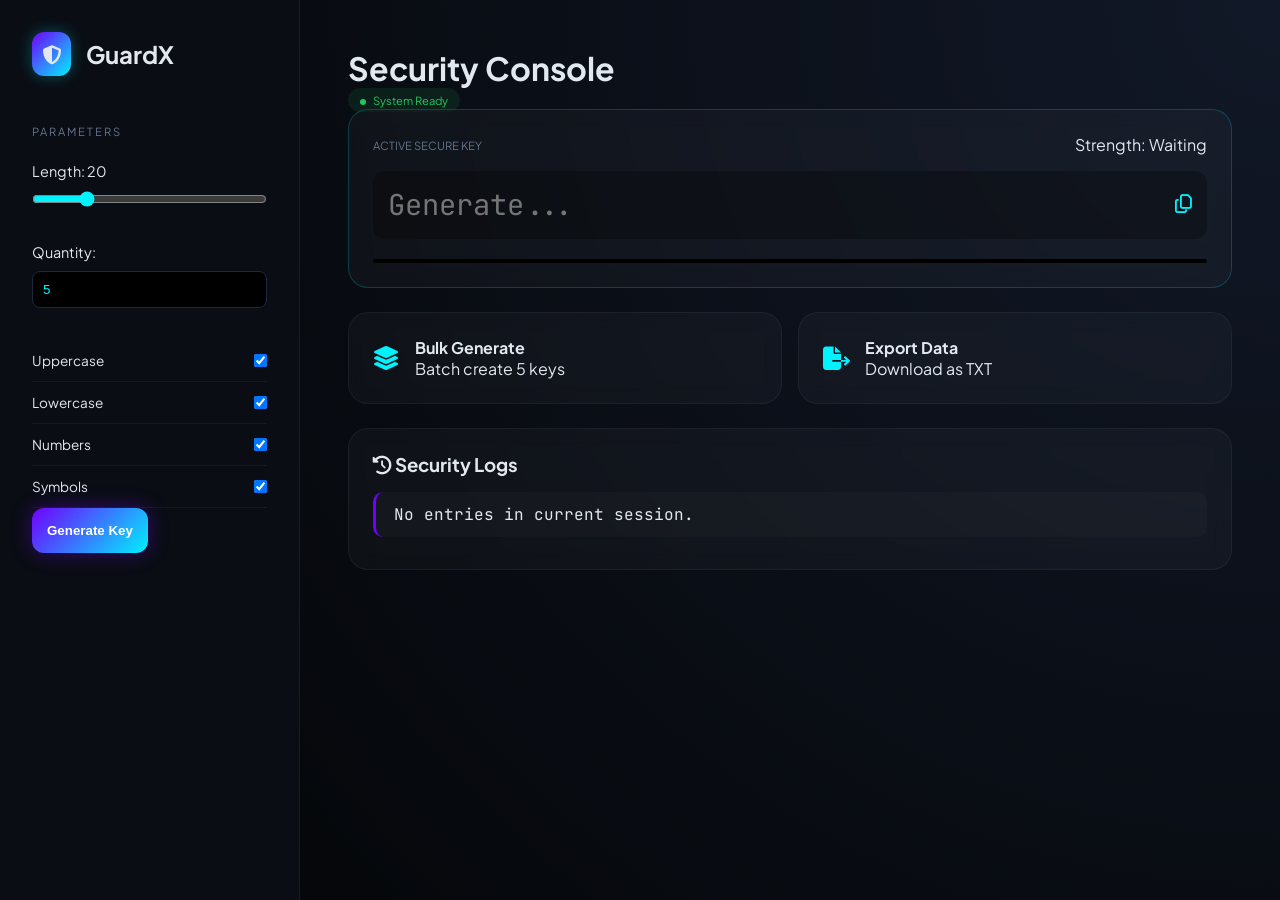
==== Project - 1/index.html @ e8499d70 "adding new files" ====
<!DOCTYPE html>
<html lang="en">
<head>
    <meta charset="UTF-8">
    <meta name="viewport" content="width=device-width, initial-scale=1.0">
    <title>GuardX | Ultra-Secure Generator</title>
    <link rel="stylesheet" href="style.css">
    <link href="https://fonts.googleapis.com/css2?family=JetBrains+Mono:wght@400;700&family=Plus+Jakarta+Sans:wght@400;600;800&display=swap" rel="stylesheet">
    <link rel="stylesheet" href="https://cdnjs.cloudflare.com/ajax/libs/font-awesome/6.4.0/css/all.min.css">
    <script src="https://cdnjs.cloudflare.com/ajax/libs/gsap/3.12.2/gsap.min.js"></script>
</head>
<body>
    <div class="dashboard">
        <aside class="sidebar">
            <div class="logo">
                <div class="logo-icon"><i class="fas fa-shield-halved"></i></div>
                <h2>GuardX</h2>
            </div>
            
            <div class="config-panel">
                <p class="section-label">Parameters</p>
                
                <div class="input-group">
                    <label>Length: <span id="len-output">20</span></label>
                    <input type="range" id="length-slider" min="8" max="64" value="20">
                </div>

                <div class="input-group">
                    <label>Quantity:</label>
                    <input type="number" id="qty-input" min="1" max="50" value="5" class="neon-input">
                </div>

                <div class="toggle-list">
                    <label class="switch">
                        <span>Uppercase</span>
                        <input type="checkbox" id="upper" checked>
                    </label>
                    <label class="switch">
                        <span>Lowercase</span>
                        <input type="checkbox" id="lower" checked>
                    </label>
                    <label class="switch">
                        <span>Numbers</span>
                        <input type="checkbox" id="nums" checked>
                    </label>
                    <label class="switch">
                        <span>Symbols</span>
                        <input type="checkbox" id="syms" checked>
                    </label>
                </div>

                <button id="generate-btn" class="glow-btn">Generate Key</button>
            </div>
        </aside>

        <main class="content">
            <header class="top-bar">
                <div class="header-info">
                    <h1>Security Console</h1>
                    <span class="status-pill"><span class="dot"></span> System Ready</span>
                </div>
            </header>

            <div class="main-display">
                <div class="card glass-card main-card">
                    <div class="card-header">
                        <span class="small-label">Active Secure Key</span>
                        <span id="st-label">Strength: Waiting</span>
                    </div>
                    <div class="password-container">
                        <input type="text" id="pass-display" readonly placeholder="Generate...">
                        <button id="copy-btn" class="icon-btn"><i class="far fa-copy"></i></button>
                    </div>
                    <div class="strength-track">
                        <div id="st-fill"></div>
                    </div>
                </div>

                <div class="action-grid">
                    <div class="glass-card action-item" id="bulk-btn">
                        <i class="fas fa-layer-group"></i>
                        <div>
                            <h4>Bulk Generate</h4>
                            <p>Batch create <span class="qty-sync">5</span> keys</p>
                        </div>
                    </div>
                    <div class="glass-card action-item" id="export-btn">
                        <i class="fas fa-file-export"></i>
                        <div>
                            <h4>Export Data</h4>
                            <p>Download as TXT</p>
                        </div>
                    </div>
                </div>

                <div class="card glass-card history-card">
                    <h3><i class="fas fa-clock-rotate-left"></i> Security Logs</h3>
                    <ul id="history-list">
                        <li class="empty-msg">No entries in current session.</li>
                    </ul>
                </div>
            </div>
        </main>
    </div>
    <script src="script.js"></script>
</body>
</html>
---- Project - 1/style.css ----
:root {
    --bg: #05070a;
    --side: #0a0d14;
    --accent: #00f2ff;
    --purple: #7000ff;
    --text: #e2e8f0;
    --muted: #64748b;
    --glass: rgba(255, 255, 255, 0.03);
}

* { box-sizing: border-box; margin: 0; padding: 0; }
body {
    font-family: 'Plus Jakarta Sans', sans-serif;
    background-color: var(--bg);
    color: var(--text);
    height: 100vh;
    overflow: hidden;
}

.dashboard { display: flex; height: 100vh; }

/* Sidebar & Configuration */
.sidebar {
    width: 300px;
    background: var(--side);
    border-right: 1px solid rgba(0, 242, 255, 0.1);
    padding: 2rem;
    display: flex;
    flex-direction: column;
}

.logo { display: flex; align-items: center; gap: 15px; margin-bottom: 3rem; }
.logo-icon { 
    background: linear-gradient(135deg, var(--purple), var(--accent));
    padding: 10px; border-radius: 12px; font-size: 1.2rem;
    box-shadow: 0 0 15px rgba(0, 242, 255, 0.3);
}

.section-label { color: var(--muted); font-size: 0.7rem; text-transform: uppercase; letter-spacing: 2px; margin-bottom: 1.5rem; }

.input-group { margin-bottom: 2rem; }
.input-group label { display: block; margin-bottom: 10px; font-size: 0.9rem; }
input[type="range"] { width: 100%; accent-color: var(--accent); }

.neon-input {
    background: #000; border: 1px solid #1e293b; color: var(--accent);
    padding: 10px; border-radius: 8px; width: 100%; outline: none;
}

.switch {
    display: flex; justify-content: space-between; padding: 12px 0;
    border-bottom: 1px solid rgba(255,255,255,0.05); font-size: 0.85rem;
}

.glow-btn {
    margin-top: auto; padding: 15px; border-radius: 12px; border: none;
    background: linear-gradient(135deg, var(--purple), var(--accent));
    color: white; font-weight: 800; cursor: pointer;
    box-shadow: 0 0 20px rgba(112, 0, 255, 0.4); transition: 0.3s;
}
.glow-btn:hover { transform: translateY(-3px); box-shadow: 0 0 30px var(--accent); }

/* Main Content Area */
.content { flex: 1; padding: 3rem; overflow-y: auto; background: radial-gradient(circle at top right, #111827, #05070a); }
.status-pill { background: rgba(34, 197, 94, 0.1); color: #22c55e; padding: 5px 12px; border-radius: 20px; font-size: 0.7rem; }
.dot { height: 6px; width: 6px; background: #22c55e; border-radius: 50%; display: inline-block; margin-right: 5px; }

.glass-card {
    background: var(--glass); backdrop-filter: blur(10px);
    border: 1px solid rgba(255, 255, 255, 0.05); border-radius: 20px;
    padding: 1.5rem; transition: 0.3s;
}

.main-card { border: 1px solid rgba(0, 242, 255, 0.2); margin-bottom: 1.5rem; }
.card-header { display: flex; justify-content: space-between; align-items: center; margin-bottom: 1rem; }
.small-label { font-size: 0.7rem; color: var(--muted); text-transform: uppercase; }

.password-container {
    display: flex; background: rgba(0,0,0,0.3); padding: 15px; border-radius: 12px;
}
#pass-display {
    background: transparent; border: none; color: var(--text);
    font-family: 'JetBrains Mono', monospace; font-size: 1.8rem; width: 100%;
}
.icon-btn { background: transparent; border: none; color: var(--accent); font-size: 1.2rem; cursor: pointer; }

.strength-track { height: 4px; background: #000; border-radius: 10px; margin-top: 20px; overflow: hidden; }
#st-fill { height: 100%; width: 0%; transition: 0.6s cubic-bezier(0.22, 1, 0.36, 1); }

.action-grid { display: grid; grid-template-columns: 1fr 1fr; gap: 1rem; margin-bottom: 1.5rem; }
.action-item { display: flex; align-items: center; gap: 15px; cursor: pointer; }
.action-item i { font-size: 1.5rem; color: var(--accent); }
.action-item:hover { border-color: var(--accent); background: rgba(0, 242, 255, 0.05); }

/* History List */
#history-list { list-style: none; margin-top: 1rem; }
#history-list li {
    background: rgba(255,255,255,0.02); padding: 12px 18px; margin-bottom: 8px;
    border-radius: 10px; display: flex; justify-content: space-between;
    font-family: 'JetBrains Mono', monospace; border-left: 3px solid var(--purple);
}
.li-actions button { background: transparent; border: none; color: var(--muted); margin-left: 10px; cursor: pointer; }
.li-actions button:hover { color: var(--accent); }
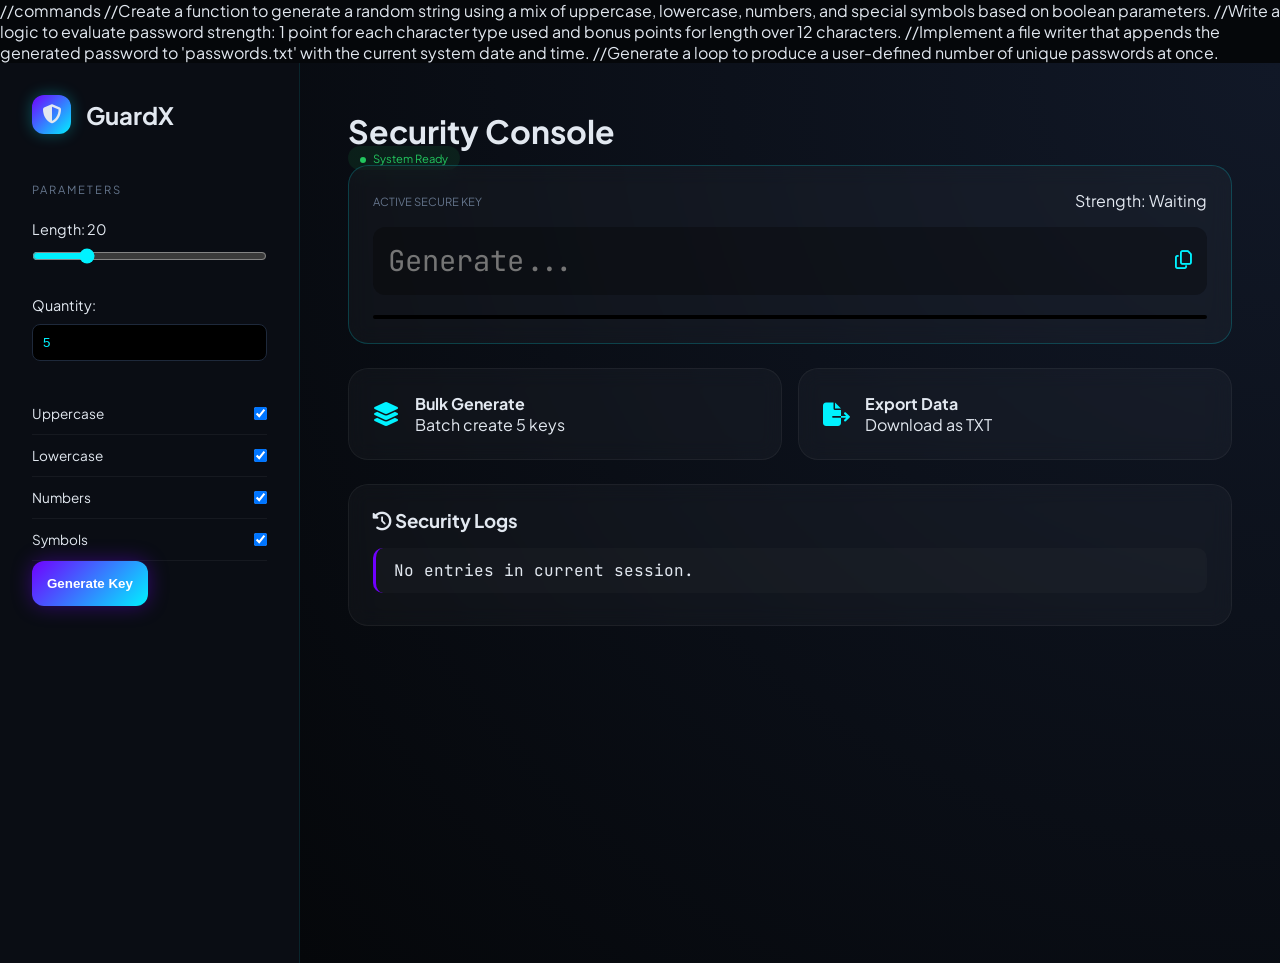
==== commit 70390b09: "add this files" ====
--- a/Project - 1/index.html
+++ b/Project - 1/index.html
@@ -1,3 +1,12 @@
+//commands
+//Create a function to generate a random string using a mix of uppercase, lowercase, numbers, and special symbols based on boolean parameters.
+
+//Write a logic to evaluate password strength: 1 point for each character type used and bonus points for length over 12 characters.
+
+//Implement a file writer that appends the generated password to 'passwords.txt' with the current system date and time.
+
+//Generate a loop to produce a user-defined number of unique passwords at once.
+
 <!DOCTYPE html>
 <html lang="en">
 <head>
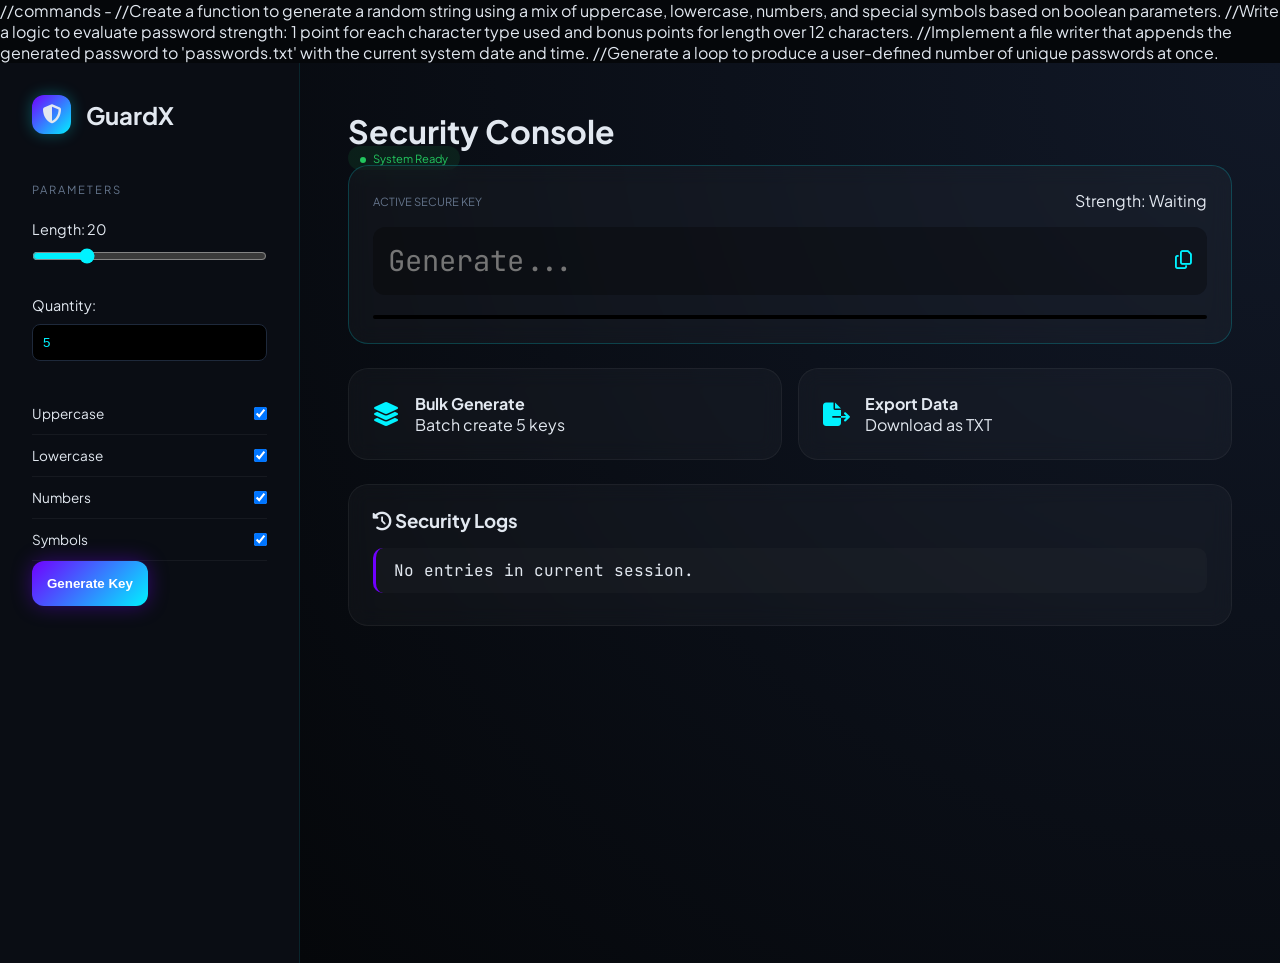
==== commit 3b4c3eb4: "adding the comments in the folder" ====
--- a/Project - 1/index.html
+++ b/Project - 1/index.html
@@ -1,4 +1,4 @@
-//commands
+//commands - 
 //Create a function to generate a random string using a mix of uppercase, lowercase, numbers, and special symbols based on boolean parameters.
 
 //Write a logic to evaluate password strength: 1 point for each character type used and bonus points for length over 12 characters.
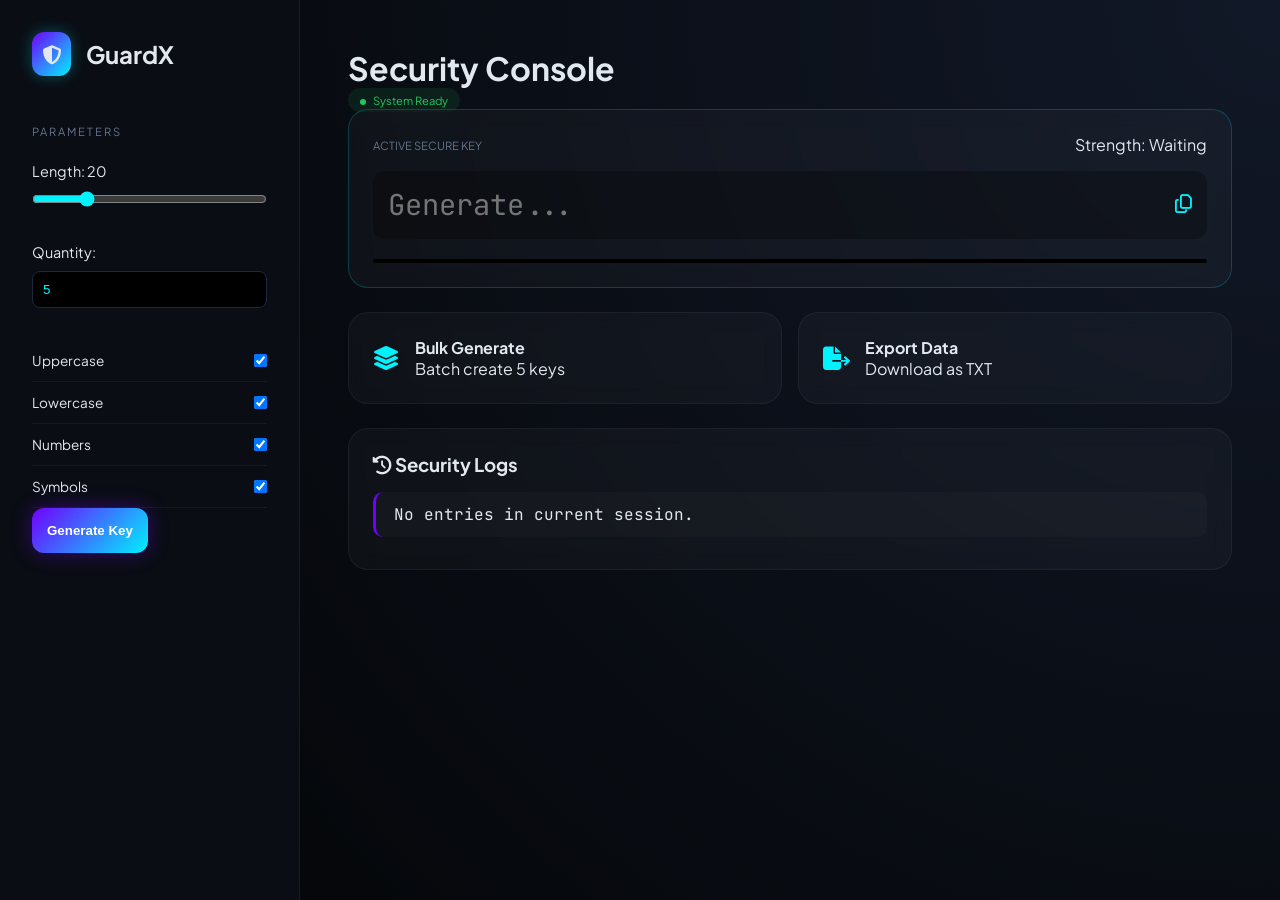
==== commit 35455093: "adding comments" ====
--- a/Project - 1/index.html
+++ b/Project - 1/index.html
@@ -1,11 +1,11 @@
-//commands - 
+<!--commands - 
 //Create a function to generate a random string using a mix of uppercase, lowercase, numbers, and special symbols based on boolean parameters.
 
 //Write a logic to evaluate password strength: 1 point for each character type used and bonus points for length over 12 characters.
 
 //Implement a file writer that appends the generated password to 'passwords.txt' with the current system date and time.
 
-//Generate a loop to produce a user-defined number of unique passwords at once.
+//Generate a loop to produce a user-defined number of unique passwords at once.-->
 
 <!DOCTYPE html>
 <html lang="en">
